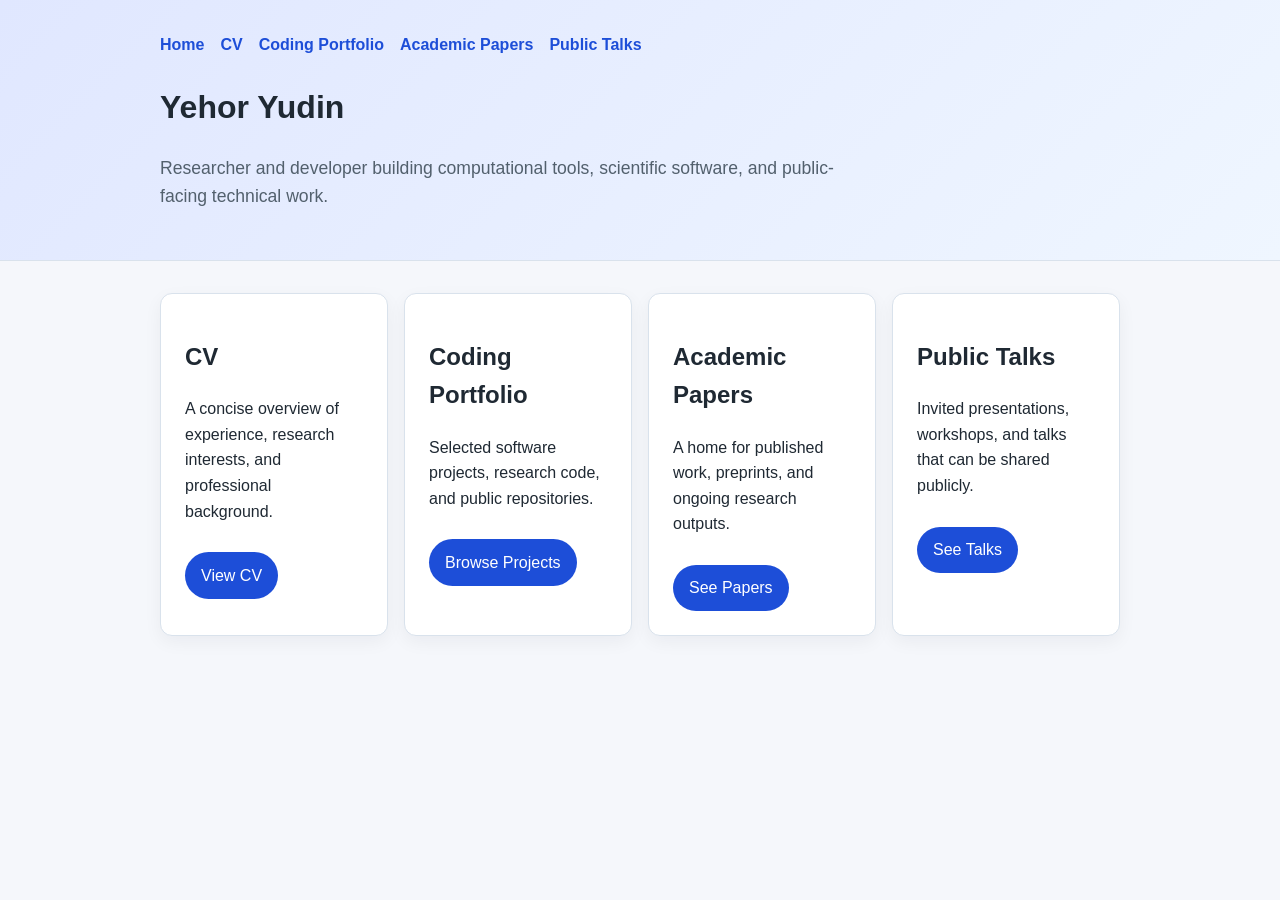
==== index.html @ 87a2d808 "Add skeletal personal website Co-authored-by: YehorYudinIPP <67431932+YehorYudinIPP@users.noreply.gi" ====
<!DOCTYPE html>
<html lang="en">
<head>
  <meta charset="UTF-8">
  <meta name="viewport" content="width=device-width, initial-scale=1.0">
  <title>Yehor Yudin</title>
  <link rel="stylesheet" href="styles.css">
</head>
<body>
  <header class="hero">
    <div class="container">
      <nav class="site-nav">
        <a href="index.html">Home</a>
        <a href="cv.html">CV</a>
        <a href="coding-portfolio.html">Coding Portfolio</a>
        <a href="academic-papers.html">Academic Papers</a>
        <a href="public-talks.html">Public Talks</a>
      </nav>
      <h1>Yehor Yudin</h1>
      <p class="lead">Researcher and developer building computational tools, scientific software, and public-facing technical work.</p>
    </div>
  </header>
  <main class="container">
    <section class="card-grid">
      <article class="card">
        <h2>CV</h2>
        <p>A concise overview of experience, research interests, and professional background.</p>
        <a class="button" href="cv.html">View CV</a>
      </article>
      <article class="card">
        <h2>Coding Portfolio</h2>
        <p>Selected software projects, research code, and public repositories.</p>
        <a class="button" href="coding-portfolio.html">Browse Projects</a>
      </article>
      <article class="card">
        <h2>Academic Papers</h2>
        <p>A home for published work, preprints, and ongoing research outputs.</p>
        <a class="button" href="academic-papers.html">See Papers</a>
      </article>
      <article class="card">
        <h2>Public Talks</h2>
        <p>Invited presentations, workshops, and talks that can be shared publicly.</p>
        <a class="button" href="public-talks.html">See Talks</a>
      </article>
    </section>
  </main>
</body>
</html>
---- styles.css ----
:root {
  color-scheme: light;
  --background: #f5f7fb;
  --surface: #ffffff;
  --text: #1f2933;
  --muted: #52606d;
  --accent: #1d4ed8;
  --border: #d9e2ec;
}

* {
  box-sizing: border-box;
}

body {
  margin: 0;
  font-family: Arial, sans-serif;
  line-height: 1.6;
  color: var(--text);
  background: var(--background);
}

a {
  color: var(--accent);
}

.container {
  width: min(960px, calc(100% - 2rem));
  margin: 0 auto;
}

.hero,
.page-header {
  background: linear-gradient(135deg, #e0e7ff, #eff6ff);
  border-bottom: 1px solid var(--border);
  padding: 2rem 0;
}

.site-nav {
  display: flex;
  flex-wrap: wrap;
  gap: 1rem;
  margin-bottom: 1.5rem;
}

.site-nav a {
  text-decoration: none;
  font-weight: 600;
}

.lead {
  color: var(--muted);
  font-size: 1.1rem;
  max-width: 44rem;
}

main {
  padding: 2rem 0 3rem;
}

.card-grid {
  display: grid;
  gap: 1rem;
  grid-template-columns: repeat(auto-fit, minmax(220px, 1fr));
}

.card,
.section-block {
  background: var(--surface);
  border: 1px solid var(--border);
  border-radius: 12px;
  padding: 1.5rem;
  box-shadow: 0 6px 18px rgba(15, 23, 42, 0.05);
}

.button {
  display: inline-block;
  margin-top: 0.75rem;
  padding: 0.65rem 1rem;
  border-radius: 999px;
  background: var(--accent);
  color: #fff;
  text-decoration: none;
}

.section-stack {
  display: grid;
  gap: 1rem;
}

ul {
  padding-left: 1.25rem;
}
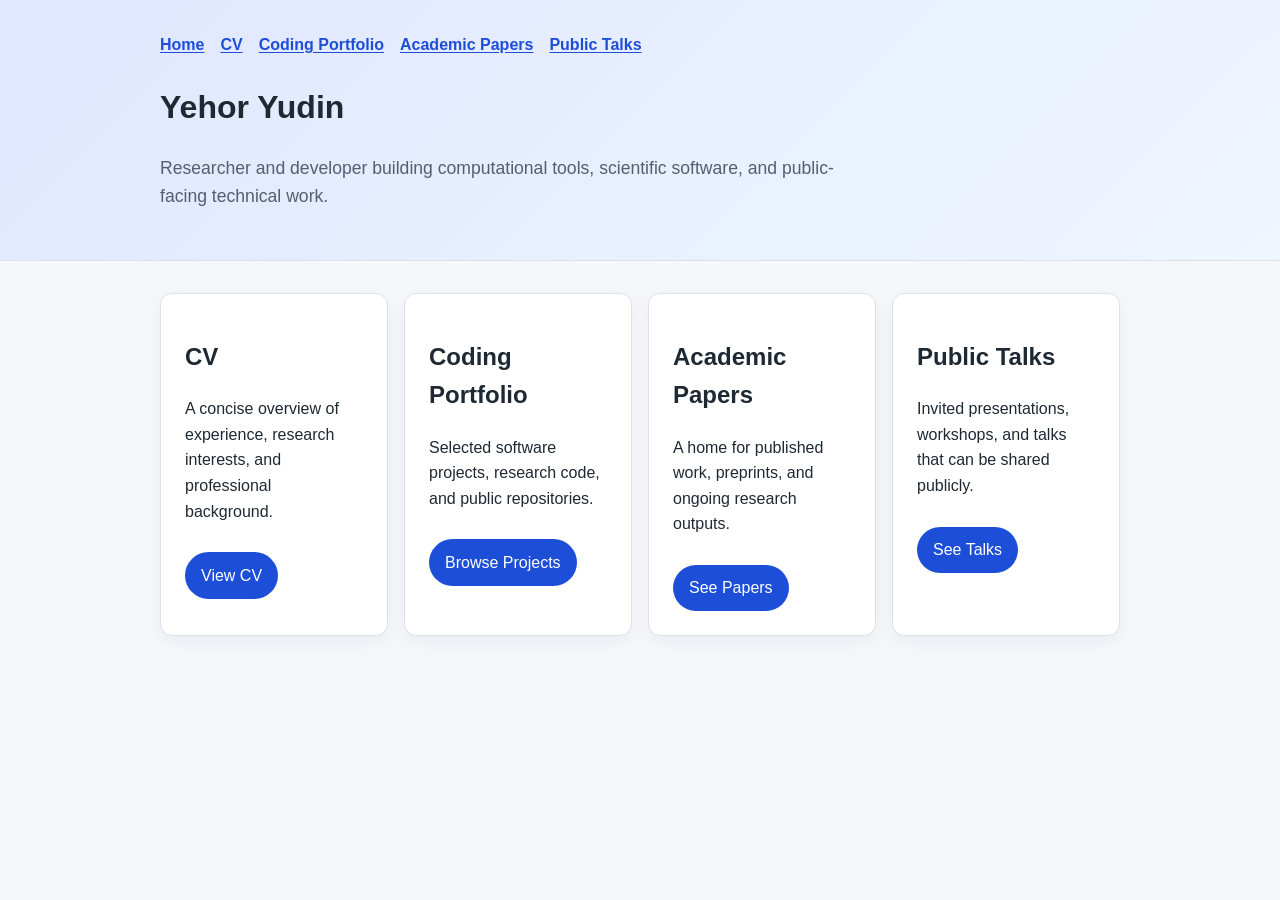
==== commit d07650e2: "Improve website accessibility details Co-authored-by: YehorYudinIPP <67431932+YehorYudinIPP@users.no" ====
--- a/index.html
+++ b/index.html
@@ -9,7 +9,7 @@
 <body>
   <header class="hero">
     <div class="container">
-      <nav class="site-nav">
+      <nav class="site-nav" aria-label="Primary">
         <a href="index.html">Home</a>
         <a href="cv.html">CV</a>
         <a href="coding-portfolio.html">Coding Portfolio</a>
--- a/styles.css
+++ b/styles.css
@@ -22,6 +22,7 @@
 
 a {
   color: var(--accent);
+  text-underline-offset: 0.15em;
 }
 
 .container {
@@ -44,8 +45,13 @@
 }
 
 .site-nav a {
-  text-decoration: none;
   font-weight: 600;
+}
+
+a:focus-visible,
+.button:focus-visible {
+  outline: 3px solid #0f172a;
+  outline-offset: 3px;
 }
 
 .lead {
@@ -83,6 +89,11 @@
   text-decoration: none;
 }
 
+.site-nav a:hover,
+.site-nav a:focus-visible {
+  text-decoration-thickness: 2px;
+}
+
 .section-stack {
   display: grid;
   gap: 1rem;
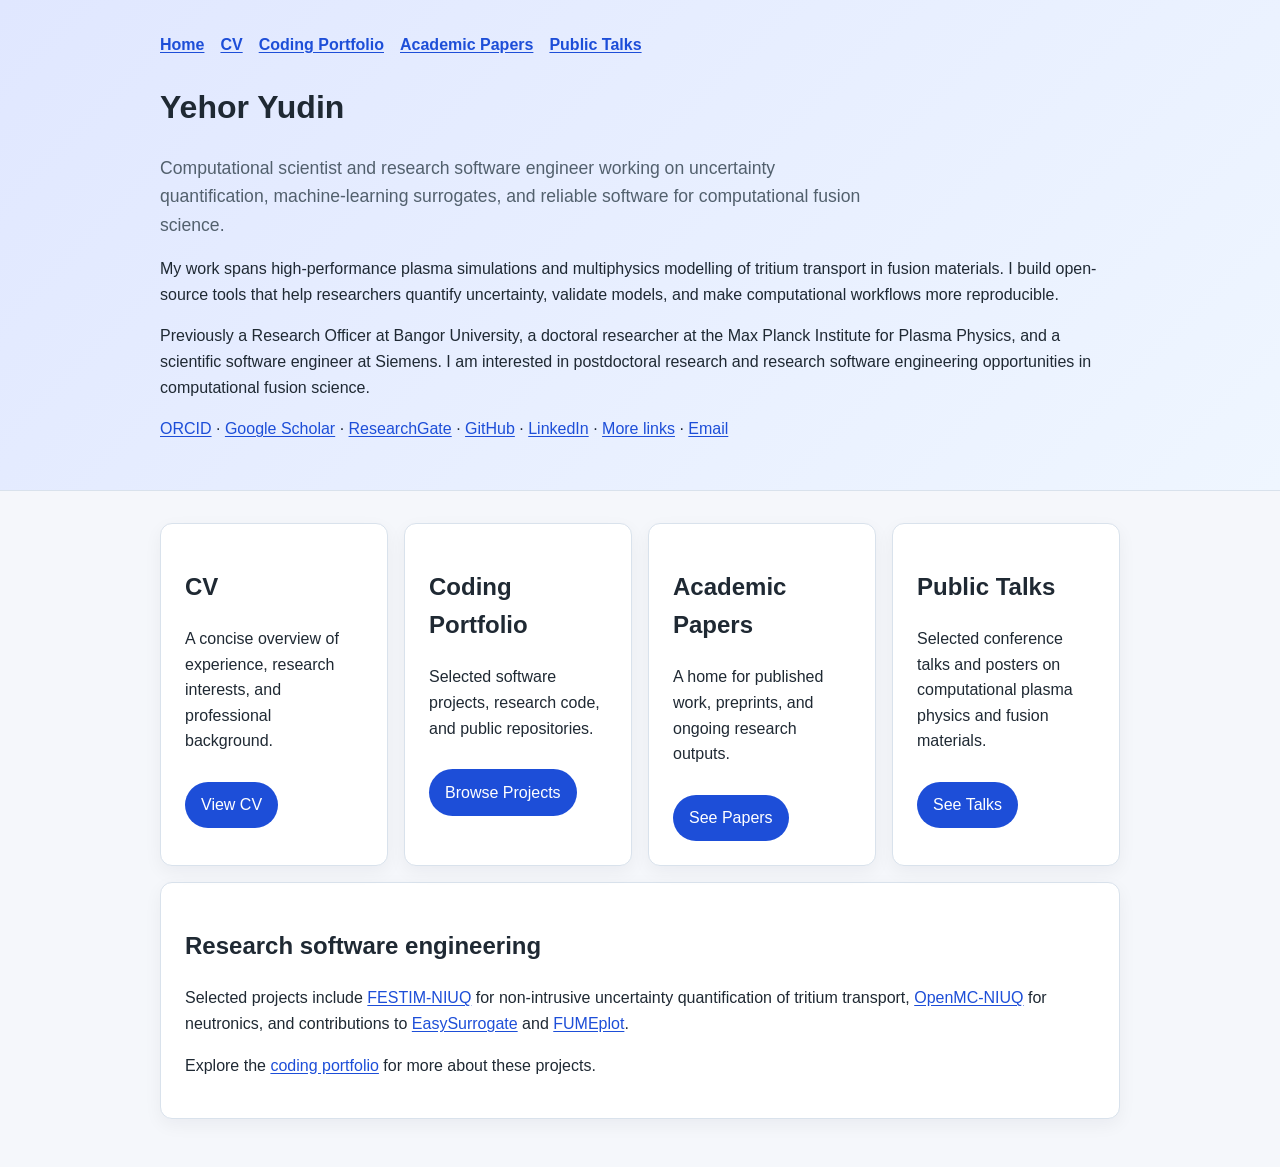
==== commit d6cc6490: "Add academic and research software profile content Co-authored-by: YehorYudinIPP <67431932+YehorYudi" ====
--- a/index.html
+++ b/index.html
@@ -17,7 +17,18 @@
         <a href="public-talks.html">Public Talks</a>
       </nav>
       <h1>Yehor Yudin</h1>
-      <p class="lead">Researcher and developer building computational tools, scientific software, and public-facing technical work.</p>
+      <p class="lead">Computational scientist and research software engineer working on uncertainty quantification, machine-learning surrogates, and reliable software for computational fusion science.</p>
+      <p>My work spans high-performance plasma simulations and multiphysics modelling of tritium transport in fusion materials. I build open-source tools that help researchers quantify uncertainty, validate models, and make computational workflows more reproducible.</p>
+      <p>Previously a Research Officer at Bangor University, a doctoral researcher at the Max Planck Institute for Plasma Physics, and a scientific software engineer at Siemens. I am interested in postdoctoral research and research software engineering opportunities in computational fusion science.</p>
+      <p>
+        <a href="https://orcid.org/0000-0001-8867-3207">ORCID</a> ·
+        <a href="https://scholar.google.com/citations?user=7UWQ9g0AAAAJ&amp;hl=en">Google Scholar</a> ·
+        <a href="https://www.researchgate.net/profile/Yehor-Yudin">ResearchGate</a> ·
+        <a href="https://github.com/YehorYudinIPP">GitHub</a> ·
+        <a href="https://www.linkedin.com/in/yehor-yudin-38a26296/">LinkedIn</a> ·
+        <a href="https://linktr.ee/yehor.yudin">More links</a> ·
+        <a href="mailto:yehor.yudin@gmail.com">Email</a>
+      </p>
     </div>
   </header>
   <main class="container">
@@ -39,9 +50,14 @@
       </article>
       <article class="card">
         <h2>Public Talks</h2>
-        <p>Invited presentations, workshops, and talks that can be shared publicly.</p>
+        <p>Selected conference talks and posters on computational plasma physics and fusion materials.</p>
         <a class="button" href="public-talks.html">See Talks</a>
       </article>
+    </section>
+    <section class="section-block" style="margin-top: 1rem;">
+      <h2>Research software engineering</h2>
+      <p>Selected projects include <a href="https://github.com/YehorYudinIPP/festim_niuq">FESTIM-NIUQ</a> for non-intrusive uncertainty quantification of tritium transport, <a href="https://github.com/YehorYudinIPP/OpenMC_NIUQ">OpenMC-NIUQ</a> for neutronics, and contributions to <a href="https://github.com/wedeling/EasySurrogate">EasySurrogate</a> and <a href="https://github.com/djgroen/FUMEplot">FUMEplot</a>.</p>
+      <p>Explore the <a href="coding-portfolio.html">coding portfolio</a> for more about these projects.</p>
     </section>
   </main>
 </body>
--- a/styles.css
+++ b/styles.css
@@ -48,7 +48,9 @@
   font-weight: 600;
 }
 
+a:focus,
 a:focus-visible,
+.button:focus,
 .button:focus-visible {
   outline: 3px solid #0f172a;
   outline-offset: 3px;
@@ -90,6 +92,7 @@
 }
 
 .site-nav a:hover,
+.site-nav a:focus,
 .site-nav a:focus-visible {
   text-decoration-thickness: 2px;
 }
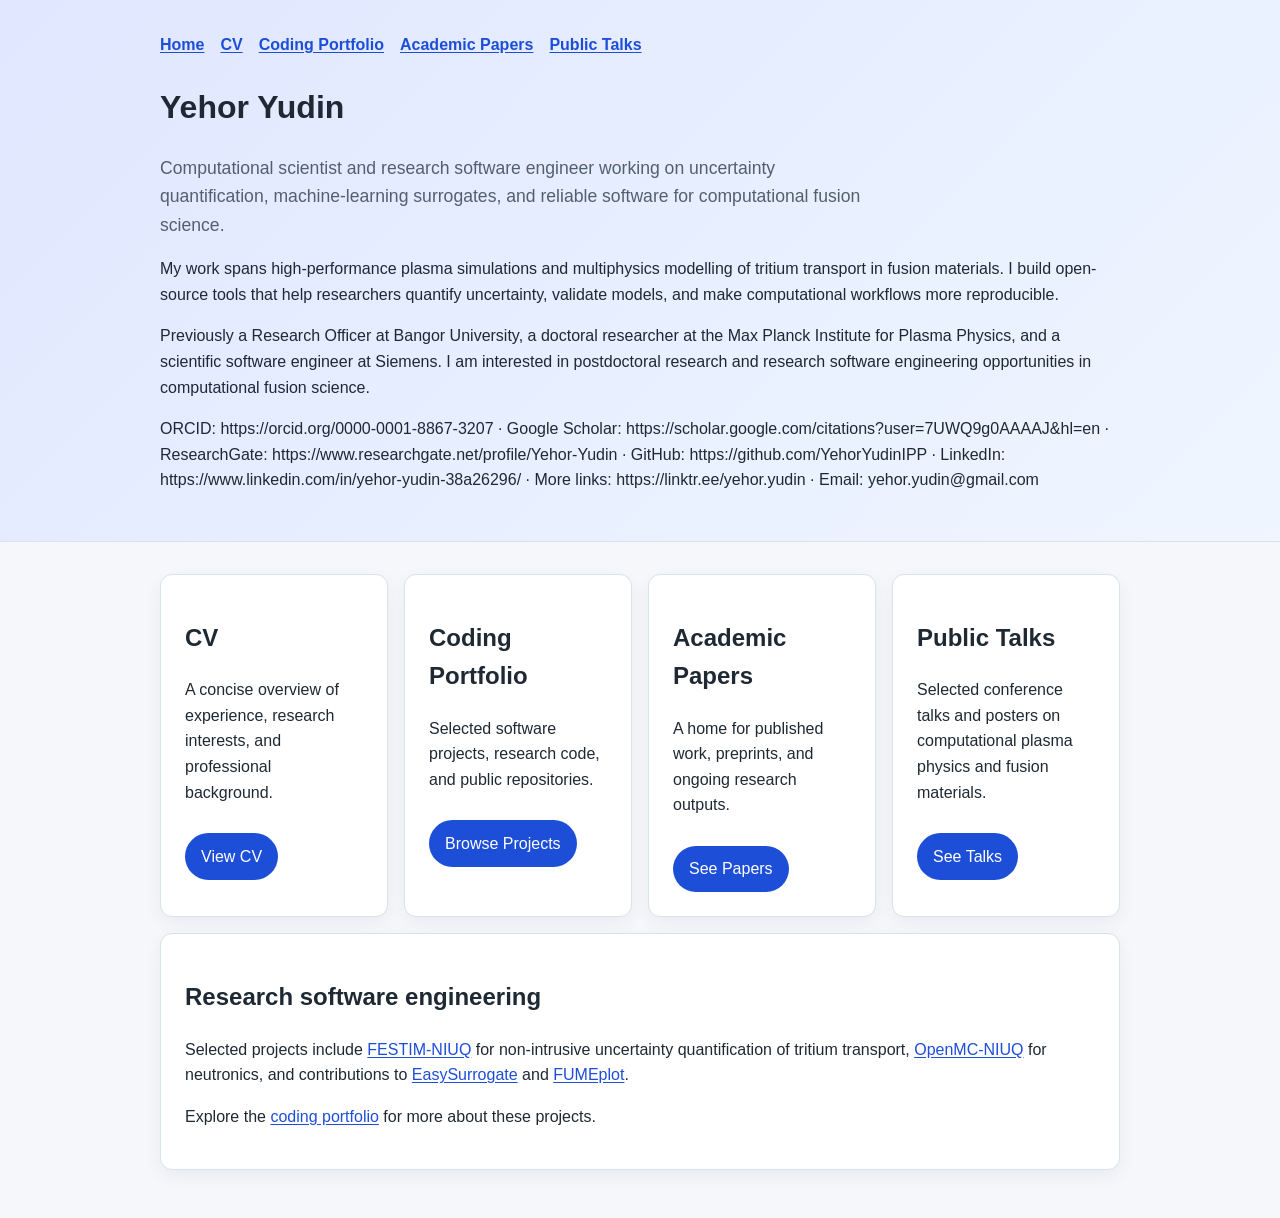
==== commit 5dbd3e46: "Make contact details copyable and redact employment dates Co-authored-by: YehorYudinIPP <67431932+Ye" ====
--- a/index.html
+++ b/index.html
@@ -21,13 +21,13 @@
       <p>My work spans high-performance plasma simulations and multiphysics modelling of tritium transport in fusion materials. I build open-source tools that help researchers quantify uncertainty, validate models, and make computational workflows more reproducible.</p>
       <p>Previously a Research Officer at Bangor University, a doctoral researcher at the Max Planck Institute for Plasma Physics, and a scientific software engineer at Siemens. I am interested in postdoctoral research and research software engineering opportunities in computational fusion science.</p>
       <p>
-        <a href="https://orcid.org/0000-0001-8867-3207">ORCID</a> ·
-        <a href="https://scholar.google.com/citations?user=7UWQ9g0AAAAJ&amp;hl=en">Google Scholar</a> ·
-        <a href="https://www.researchgate.net/profile/Yehor-Yudin">ResearchGate</a> ·
-        <a href="https://github.com/YehorYudinIPP">GitHub</a> ·
-        <a href="https://www.linkedin.com/in/yehor-yudin-38a26296/">LinkedIn</a> ·
-        <a href="https://linktr.ee/yehor.yudin">More links</a> ·
-        <a href="mailto:yehor.yudin@gmail.com">Email</a>
+        ORCID: https://orcid.org/0000-0001-8867-3207 ·
+        Google Scholar: https://scholar.google.com/citations?user=7UWQ9g0AAAAJ&amp;hl=en ·
+        ResearchGate: https://www.researchgate.net/profile/Yehor-Yudin ·
+        GitHub: https://github.com/YehorYudinIPP ·
+        LinkedIn: https://www.linkedin.com/in/yehor-yudin-38a26296/ ·
+        More links: https://linktr.ee/yehor.yudin ·
+        Email: yehor.yudin@gmail.com
       </p>
     </div>
   </header>
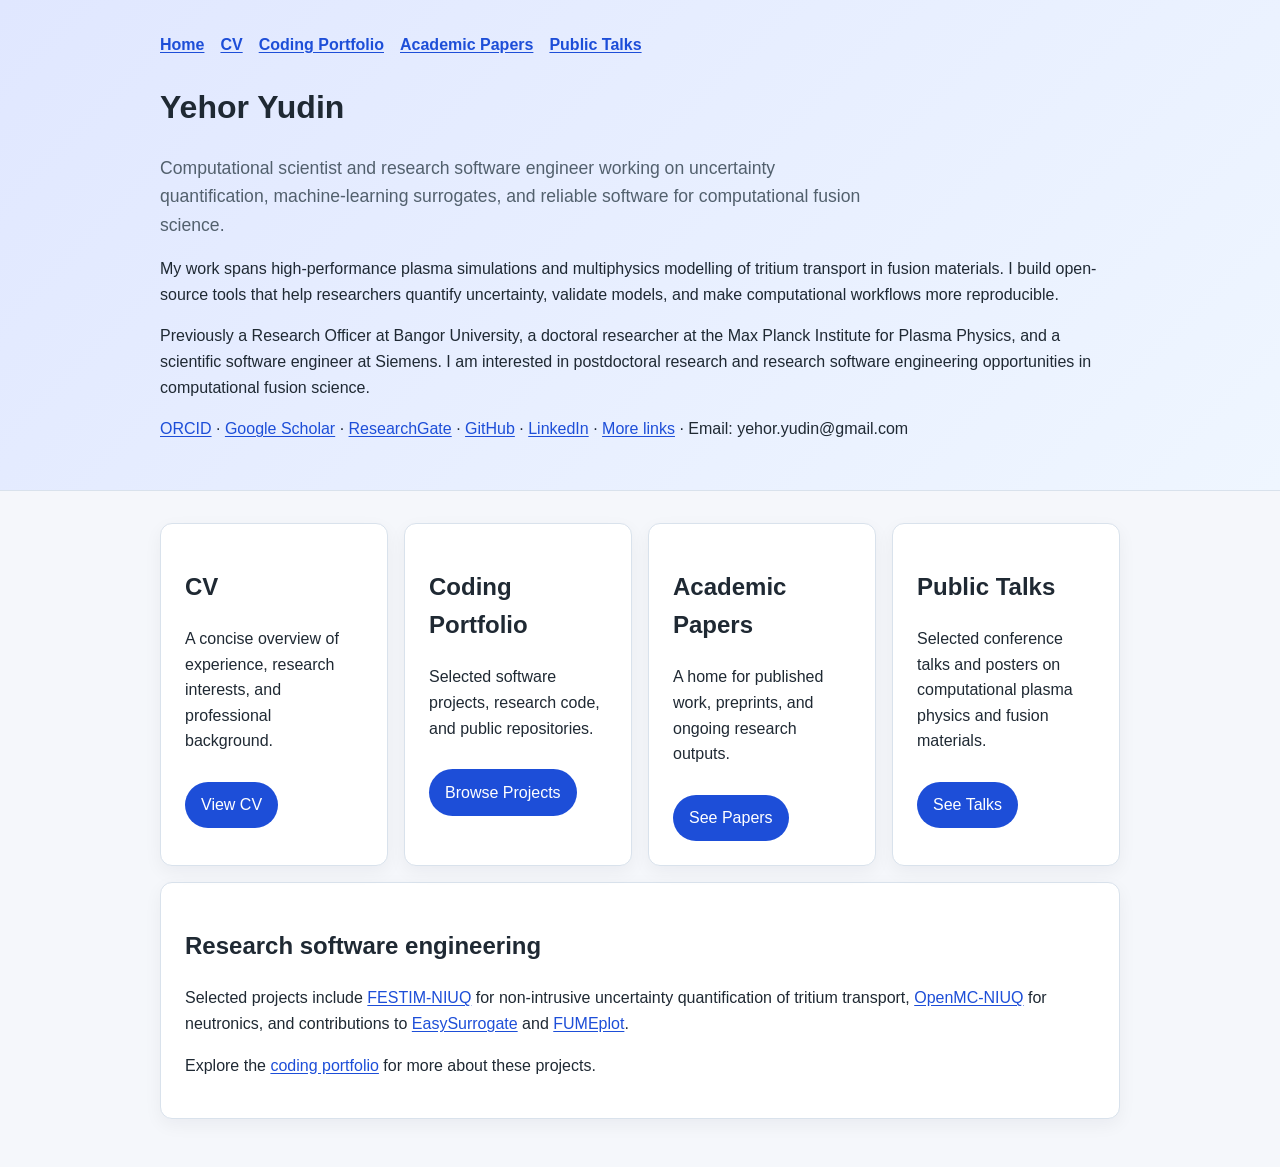
==== commit 4930ba71: "Link profile details and publication entries Co-authored-by: YehorYudinIPP <67431932+YehorYudinIPP@u" ====
--- a/index.html
+++ b/index.html
@@ -21,13 +21,13 @@
       <p>My work spans high-performance plasma simulations and multiphysics modelling of tritium transport in fusion materials. I build open-source tools that help researchers quantify uncertainty, validate models, and make computational workflows more reproducible.</p>
       <p>Previously a Research Officer at Bangor University, a doctoral researcher at the Max Planck Institute for Plasma Physics, and a scientific software engineer at Siemens. I am interested in postdoctoral research and research software engineering opportunities in computational fusion science.</p>
       <p>
-        ORCID: https://orcid.org/0000-0001-8867-3207 ·
-        Google Scholar: https://scholar.google.com/citations?user=7UWQ9g0AAAAJ&amp;hl=en ·
-        ResearchGate: https://www.researchgate.net/profile/Yehor-Yudin ·
-        GitHub: https://github.com/YehorYudinIPP ·
-        LinkedIn: https://www.linkedin.com/in/yehor-yudin-38a26296/ ·
-        More links: https://linktr.ee/yehor.yudin ·
-        Email: yehor.yudin@gmail.com
+        <a href="https://orcid.org/0000-0001-8867-3207">ORCID</a> ·
+        <a href="https://scholar.google.com/citations?user=7UWQ9g0AAAAJ&amp;hl=en">Google Scholar</a> ·
+        <a href="https://www.researchgate.net/profile/Yehor-Yudin">ResearchGate</a> ·
+        <a href="https://github.com/YehorYudinIPP">GitHub</a> ·
+        <a href="https://www.linkedin.com/in/yehor-yudin-38a26296/">LinkedIn</a> ·
+        <a href="https://linktr.ee/yehor.yudin">More links</a> ·
+        Email: <span class="uncopyable-email" data-obfuscated-email></span>
       </p>
     </div>
   </header>
@@ -60,5 +60,6 @@
       <p>Explore the <a href="coding-portfolio.html">coding portfolio</a> for more about these projects.</p>
     </section>
   </main>
+  <script src="email.js" defer></script>
 </body>
 </html>
--- a/styles.css
+++ b/styles.css
@@ -23,6 +23,11 @@
 a {
   color: var(--accent);
   text-underline-offset: 0.15em;
+}
+
+.uncopyable-email {
+  -webkit-user-select: none;
+  user-select: none;
 }
 
 .container {
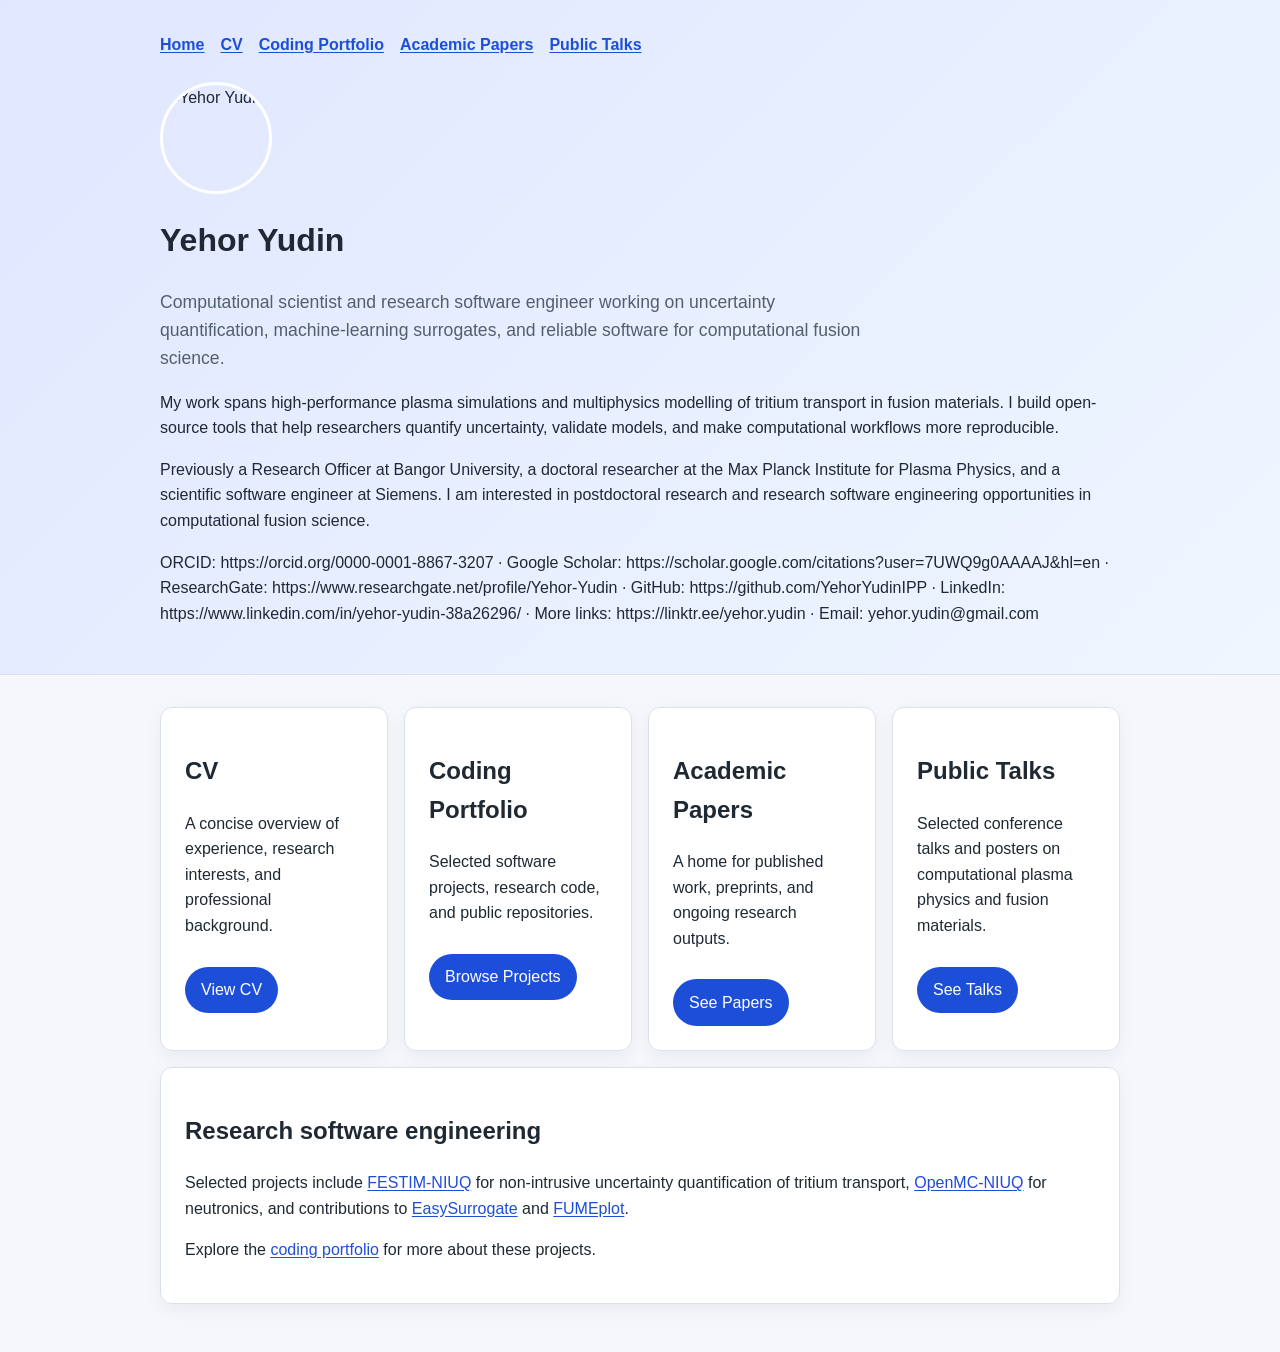
==== commit 1f794e0c: "Add profile photo to homepage Co-authored-by: YehorYudinIPP <67431932+YehorYudinIPP@users.noreply.gi" ====
--- a/index.html
+++ b/index.html
@@ -16,17 +16,18 @@
         <a href="academic-papers.html">Academic Papers</a>
         <a href="public-talks.html">Public Talks</a>
       </nav>
+      <img class="profile-photo" src="https://github.com/user-attachments/assets/3aac1cd3-3ac2-42ed-b786-ca09f9080ba4" alt="Yehor Yudin">
       <h1>Yehor Yudin</h1>
       <p class="lead">Computational scientist and research software engineer working on uncertainty quantification, machine-learning surrogates, and reliable software for computational fusion science.</p>
       <p>My work spans high-performance plasma simulations and multiphysics modelling of tritium transport in fusion materials. I build open-source tools that help researchers quantify uncertainty, validate models, and make computational workflows more reproducible.</p>
       <p>Previously a Research Officer at Bangor University, a doctoral researcher at the Max Planck Institute for Plasma Physics, and a scientific software engineer at Siemens. I am interested in postdoctoral research and research software engineering opportunities in computational fusion science.</p>
       <p>
-        <a href="https://orcid.org/0000-0001-8867-3207">ORCID</a> ·
-        <a href="https://scholar.google.com/citations?user=7UWQ9g0AAAAJ&amp;hl=en">Google Scholar</a> ·
-        <a href="https://www.researchgate.net/profile/Yehor-Yudin">ResearchGate</a> ·
-        <a href="https://github.com/YehorYudinIPP">GitHub</a> ·
-        <a href="https://www.linkedin.com/in/yehor-yudin-38a26296/">LinkedIn</a> ·
-        <a href="https://linktr.ee/yehor.yudin">More links</a> ·
+        ORCID: https://orcid.org/0000-0001-8867-3207 ·
+        Google Scholar: https://scholar.google.com/citations?user=7UWQ9g0AAAAJ&amp;hl=en ·
+        ResearchGate: https://www.researchgate.net/profile/Yehor-Yudin ·
+        GitHub: https://github.com/YehorYudinIPP ·
+        LinkedIn: https://www.linkedin.com/in/yehor-yudin-38a26296/ ·
+        More links: https://linktr.ee/yehor.yudin ·
         Email: <span class="uncopyable-email" data-obfuscated-email></span>
       </p>
     </div>
--- a/styles.css
+++ b/styles.css
@@ -51,6 +51,16 @@
 
 .site-nav a {
   font-weight: 600;
+}
+
+.profile-photo {
+  display: block;
+  width: 112px;
+  height: 112px;
+  margin-bottom: 1rem;
+  border: 3px solid var(--surface);
+  border-radius: 50%;
+  object-fit: cover;
 }
 
 a:focus,
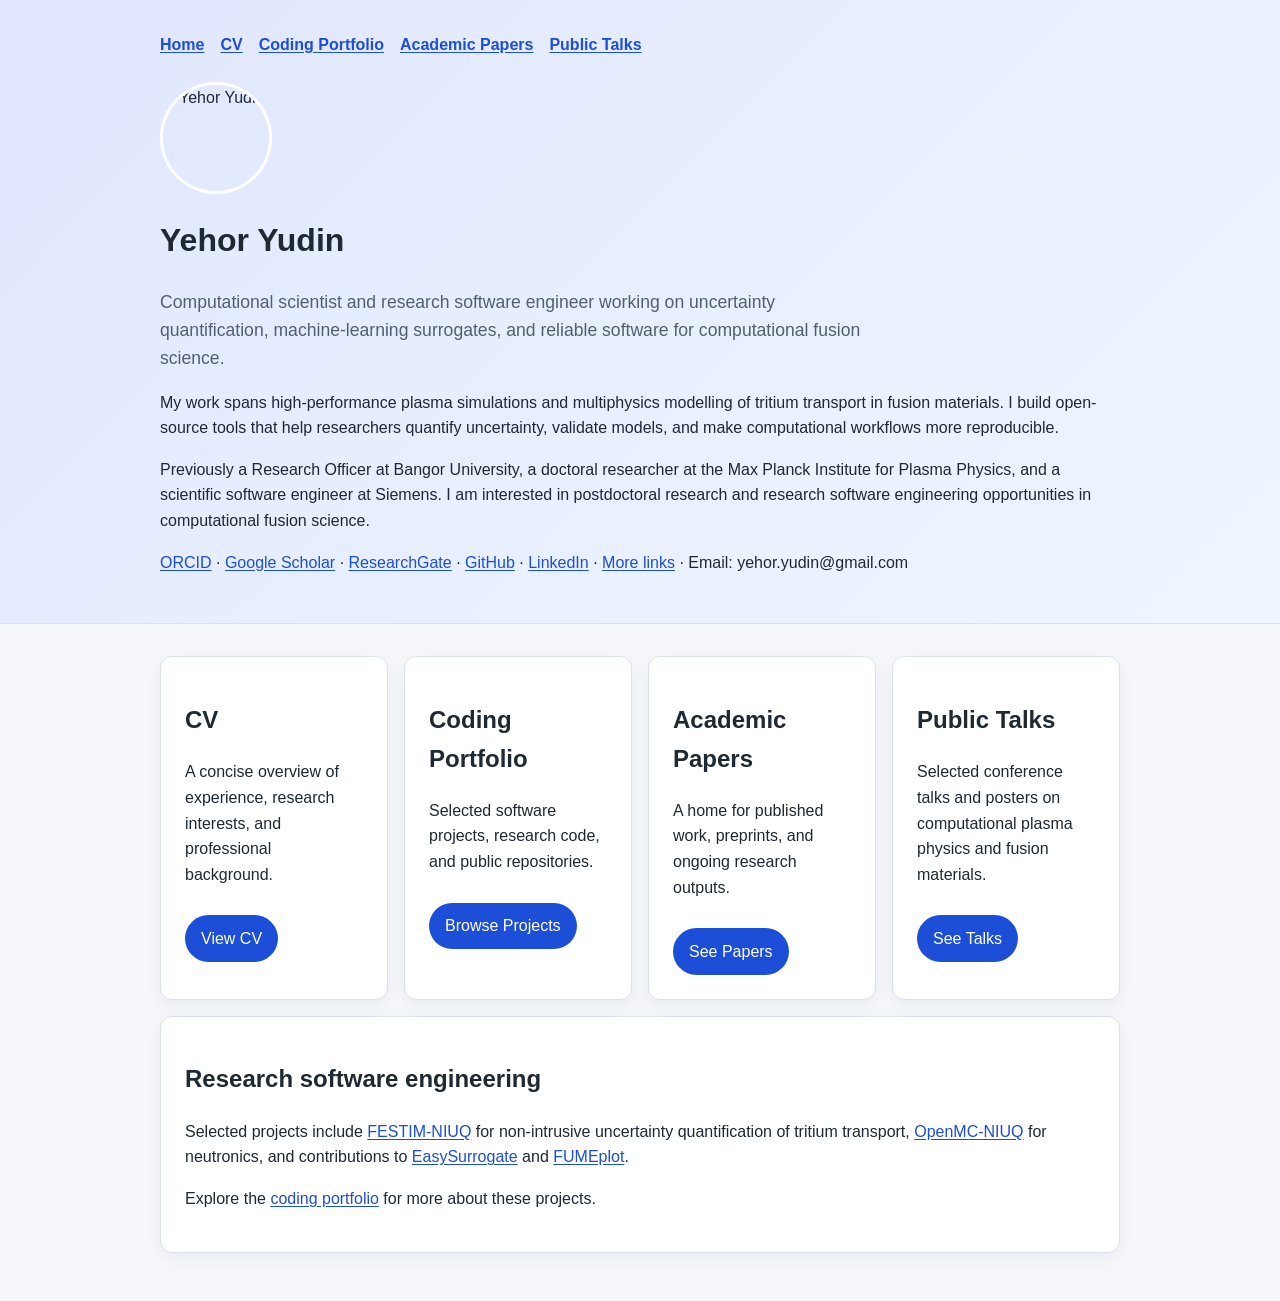
==== commit 498573e8: "Merge pull request #6 from YehorYudinIPP/copilot/add-photo-to-linktree Adding photo to Linktree webs" ====
--- a/index.html
+++ b/index.html
@@ -22,12 +22,12 @@
       <p>My work spans high-performance plasma simulations and multiphysics modelling of tritium transport in fusion materials. I build open-source tools that help researchers quantify uncertainty, validate models, and make computational workflows more reproducible.</p>
       <p>Previously a Research Officer at Bangor University, a doctoral researcher at the Max Planck Institute for Plasma Physics, and a scientific software engineer at Siemens. I am interested in postdoctoral research and research software engineering opportunities in computational fusion science.</p>
       <p>
-        ORCID: https://orcid.org/0000-0001-8867-3207 ·
-        Google Scholar: https://scholar.google.com/citations?user=7UWQ9g0AAAAJ&amp;hl=en ·
-        ResearchGate: https://www.researchgate.net/profile/Yehor-Yudin ·
-        GitHub: https://github.com/YehorYudinIPP ·
-        LinkedIn: https://www.linkedin.com/in/yehor-yudin-38a26296/ ·
-        More links: https://linktr.ee/yehor.yudin ·
+        <a href="https://orcid.org/0000-0001-8867-3207">ORCID</a> ·
+        <a href="https://scholar.google.com/citations?user=7UWQ9g0AAAAJ&amp;hl=en">Google Scholar</a> ·
+        <a href="https://www.researchgate.net/profile/Yehor-Yudin">ResearchGate</a> ·
+        <a href="https://github.com/YehorYudinIPP">GitHub</a> ·
+        <a href="https://www.linkedin.com/in/yehor-yudin-38a26296/">LinkedIn</a> ·
+        <a href="https://linktr.ee/yehor.yudin">More links</a> ·
         Email: <span class="uncopyable-email" data-obfuscated-email></span>
       </p>
     </div>
